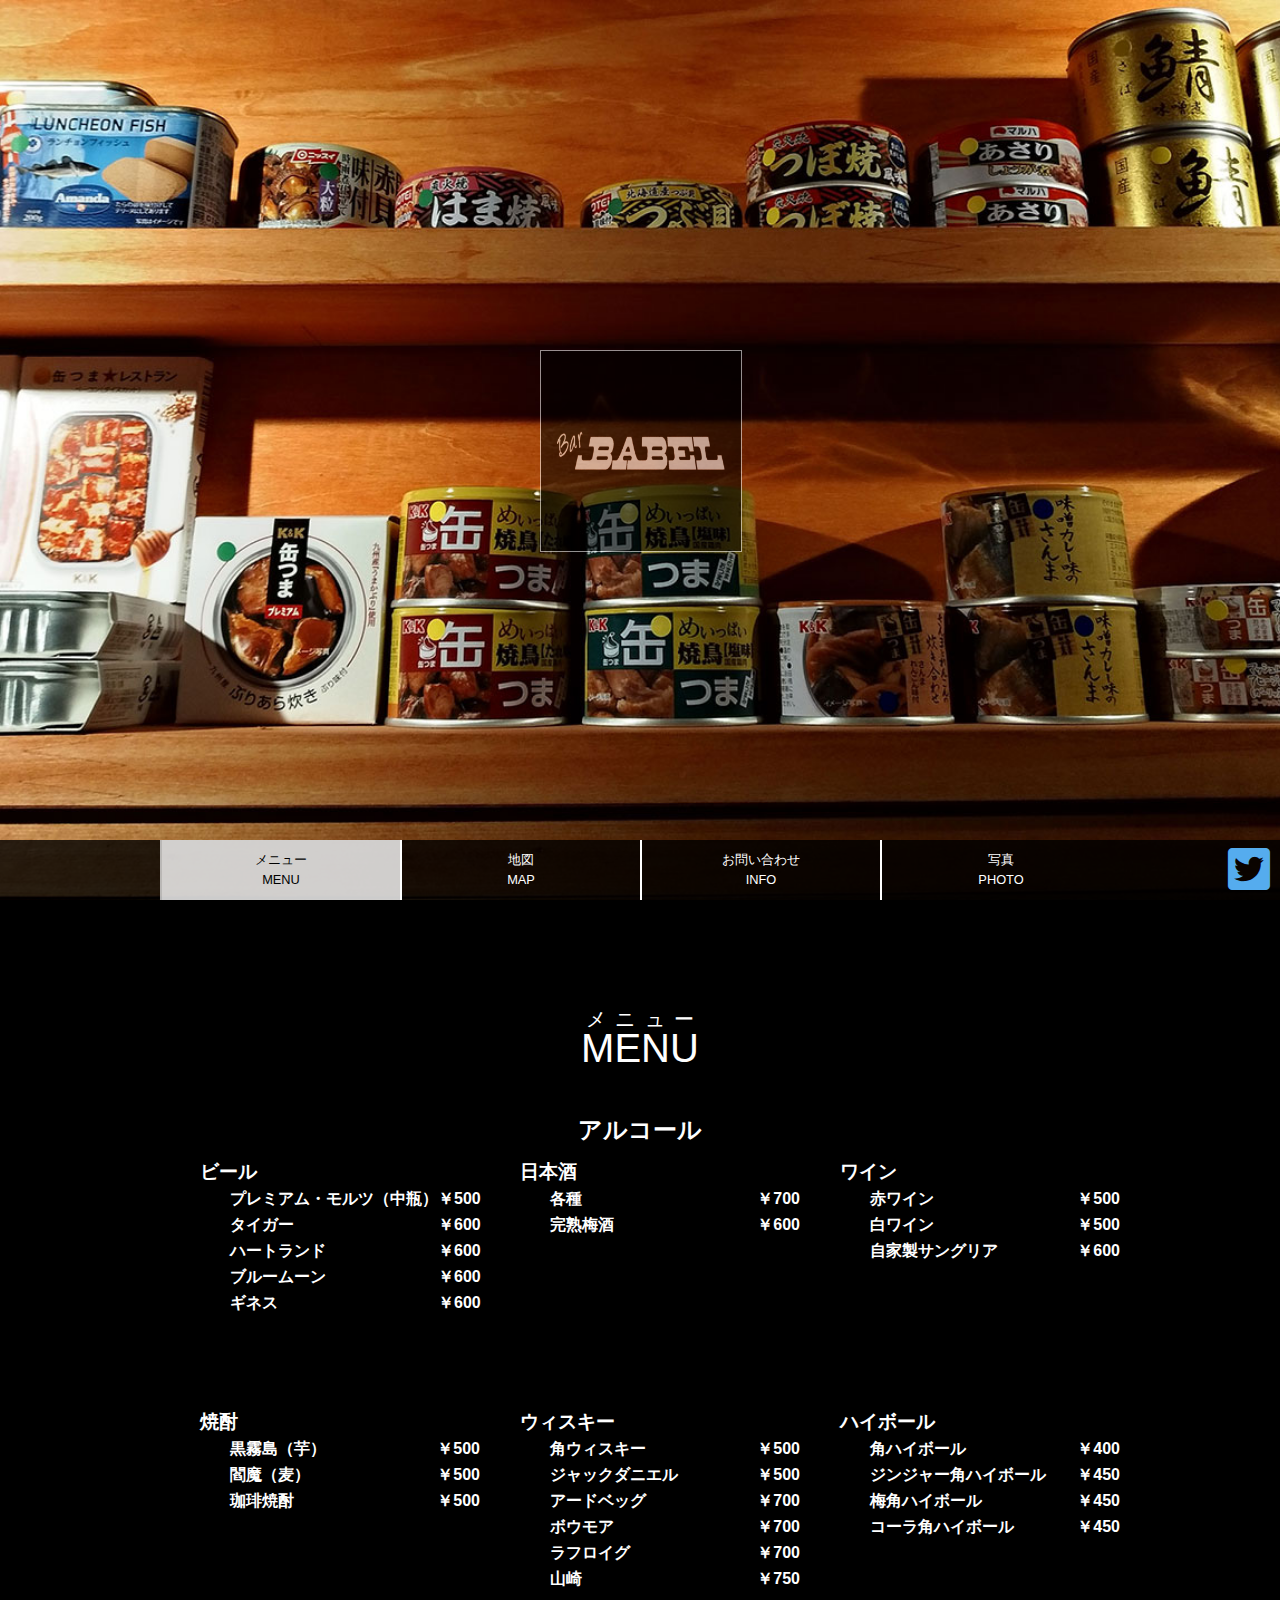
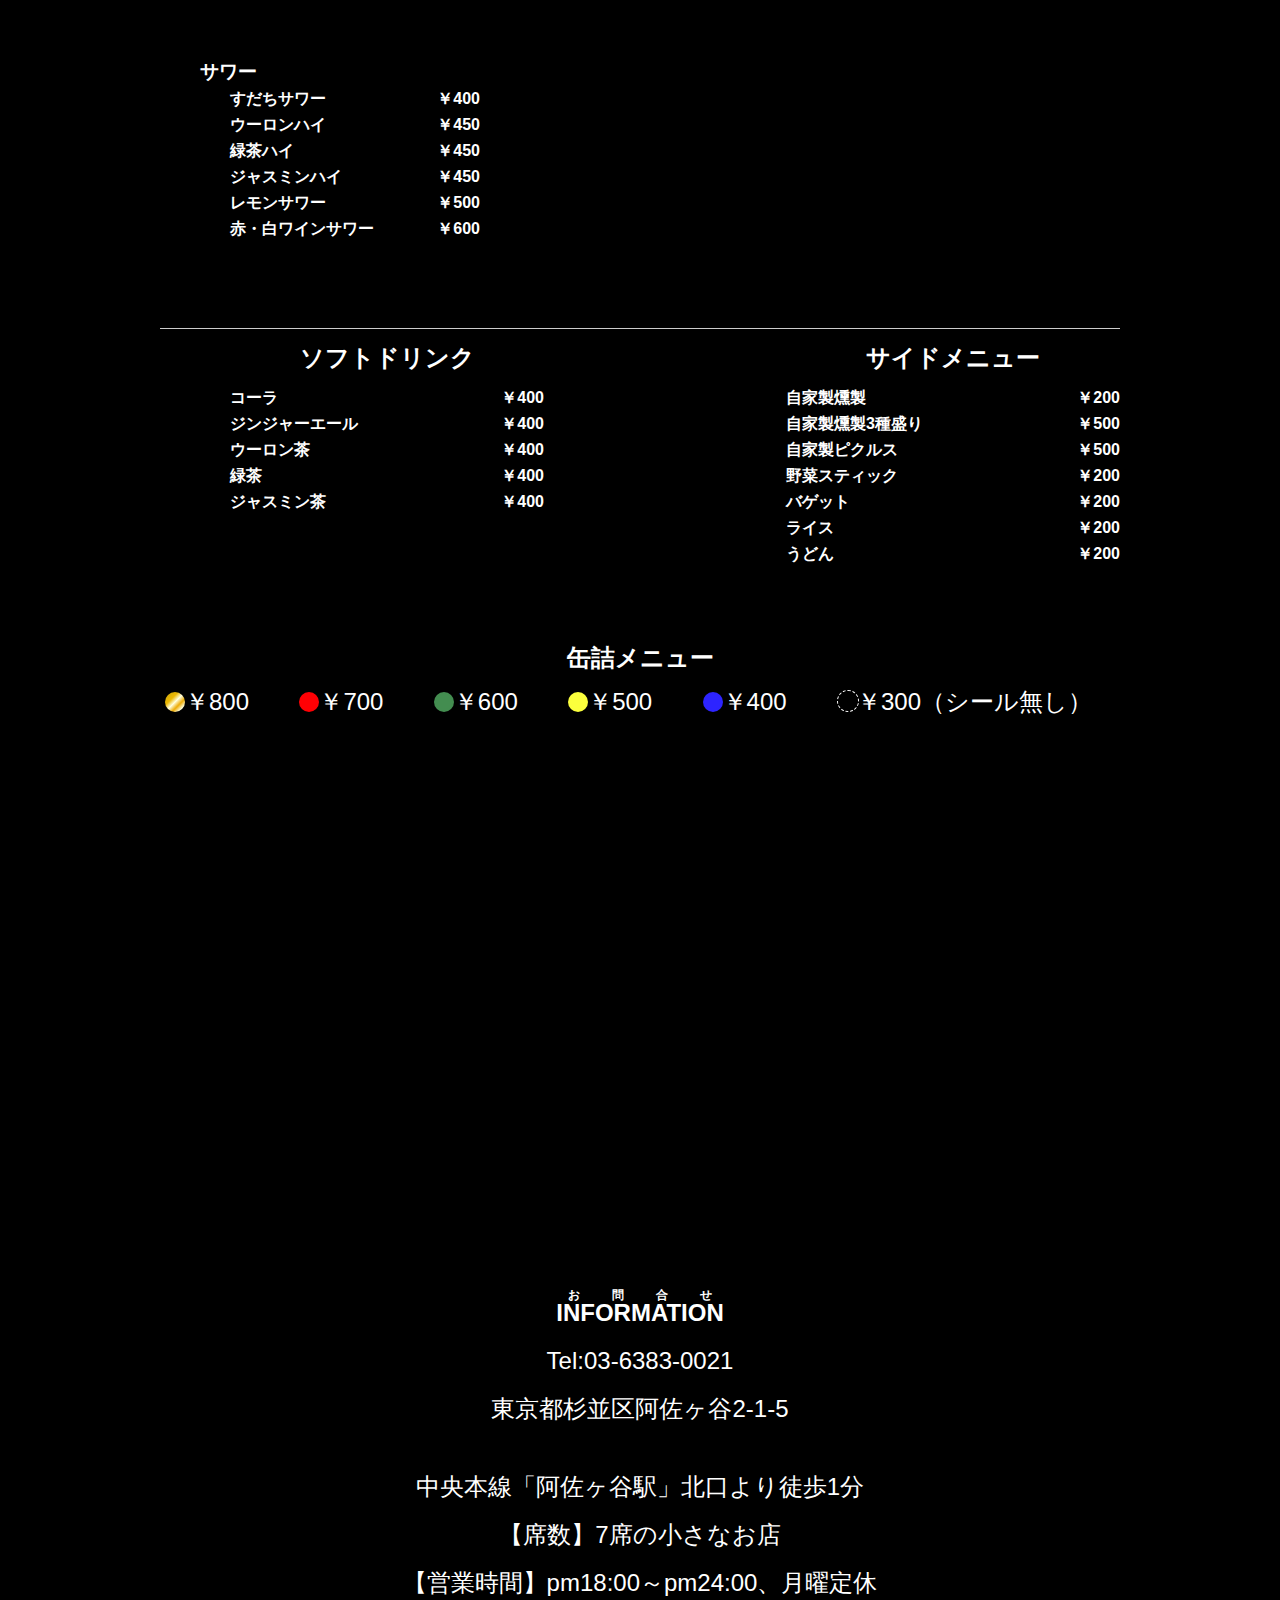
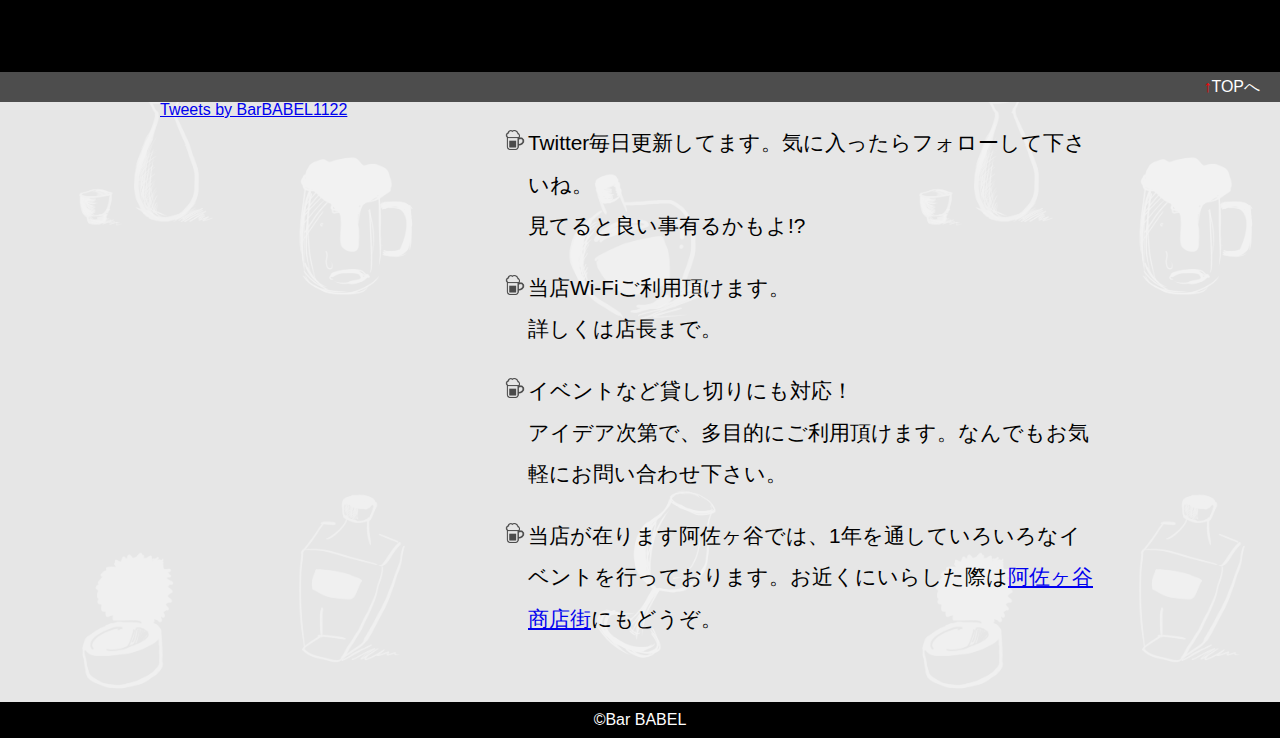
==== menu/menu.html @ 944cc8fc "On branch master" ====
<!doctype html>
<html lang="ja"><head>
<meta charset="utf-8">
<title>Bar BABEL 阿佐ヶ谷/メニューページ</title>
<link rel="stylesheet" type="text/css" href="../css/menustyle.css" media="all">
<link href="https://use.fontawesome.com/releases/v5.0.6/css/all.css" rel="stylesheet">
<meta name="description" content="阿佐ヶ谷駅北口を出て徒歩1分、黒い佇まいのお店。Bar BABELは「ちょっと、ひと休み。」をコンセプトにした缶詰バーです。" />
<meta name="keywords" content="Bar,BAR,バー,阿佐ヶ谷,バベル,babel,BABEL,Bar Babel,bar babel,asagaya,asagaya babel,阿佐ヶ谷バベル,阿佐ヶ谷バーバベル," />
<meta name="viewport" content="width=device-width">
<meta name="format-detection" content="telephone=no">
<script src="http://ajax.googleapis.com/ajax/libs/jquery/1.9.0/jquery.min.js"></script>
	
<!-- Global site tag (gtag.js) - Google Analytics -->
<script async src="https://www.googletagmanager.com/gtag/js?id=UA-118891856-1"></script>
<script>
  window.dataLayer = window.dataLayer || [];
  function gtag(){dataLayer.push(arguments);}
  gtag('js', new Date());

  gtag('config', 'UA-118891856-1');
</script>
<!--ここまで----------------------------------------->
	
</head>

<body>
<!--全体
=========================-->
<div class="wrap-all" id="top">
	
<!--====================
		ヘッダー
=====================-->
	<header>
		<div class="header-wrap">
			<!--<div class="header-top-text">
				<h1><span>B</span>AR <span>B</span>A<span>B</span>EL</h1>
			</div>-->
			<h1><a href="../index.html" title="トップページへ"><div class="header-top-img"></div></a></h1>

			<div class="nav">
				<!--ロゴマークA案-->
				<!--<a href="#top"><div class="go-top"><span>B</span>AR<br><span>B</span>A<span>B</span>EL</div></a>-->
				
				<!--ロゴマークＢ案-->
				<a href="../index.html" title="トップページへ"><div class="go-top"></div></a>
				<ul>
					<li><a href="#" class="here">メニュー<br>MENU</a></li>
					<li><a href="#empty" class="go-map">地図<br>MAP</a></li>
					<li><a href="#info">お問い合わせ<br>INFO</a></li>
					<li><a href="../photo/photo.html#main-top">写真<br>PHOTO</a></li>
				</ul>
				<a href="#twitter" title="Twitterへ"><i class="fab fa-twitter-square"></i></a>
			</div>
		</div>
	</header>


<!--====================
		メイン
=====================-->	
	<main id="main-top">
<!--メニュー
----------------------->
		<div class="menu"  id="menu">
			<div class="top-title"><ruby><rb>MENU</rb><rt>メニュー</rt></ruby></div>
			
			<div class="menu-wrap">
					<h2>アルコール</h2>
					
					<div class="sake" id="sake">
						
						<div class="beer">
							<h3>ビール</h3>
							<table>
								<tr>
									<th>プレミアム・モルツ（中瓶）</th>
									<th>￥500</th>
								</tr>
								<tr>
									<th>タイガー</th>
									<th>￥600</th>
								</tr>
								<tr>
									<th>ハートランド</th>
									<th>￥600</th>
								</tr>
								<tr>
									<th>ブルームーン</th>
									<th>￥600</th>
								</tr>
								<tr>
									<th>ギネス</th>
									<th>￥600</th>
								</tr>
							</table>
						</div><!--/beer-menu-->
						
						<div class="nihonsyu">
							<h3>日本酒</h3>
							<table>
								<tr>
									<th>各種</th>
									<th>￥700</th>
								</tr>
								<tr>
									<th>完熟梅酒</th>
									<th>￥600</th>
								</tr>
							</table>
						</div><!--/nihonsyu-->
						
						<div class="wine">
							<h3>ワイン</h3>
							<table>
								<tr>
									<th>赤ワイン</th>
									<th>￥500</th>
								</tr>
								<tr>
									<th>白ワイン</th>
									<th>￥500</th>
								</tr>
								<tr>
									<th>自家製サングリア</th>
									<th>￥600</th>
								</tr>
							</table>
						</div><!--/wine-->
						
						<div class="shoutyu">
							<h3>焼酎</h3>
							<table>
								<tr>
									<th>黒霧島（芋）</th>
									<th>￥500</th>
								</tr>
								<tr>
									<th>閻魔（麦）</th>
									<th>￥500</th>
								</tr>
								<tr>
									<th>珈琲焼酎</th>
									<th>￥500</th>
								</tr>
							</table>
						</div><!--/shoutyu-->
						
						<div class="whiskey">
							<h3>ウィスキー</h3>
							<table>
								<tr>
									<th>角ウィスキー</th>
									<th>￥500</th>
								</tr>
								<tr>
									<th>ジャックダニエル</th>
									<th>￥500</th>
								</tr>
								<tr>
									<th>アードベッグ</th>
									<th>￥700</th>
								</tr>
								<tr>
									<th>ボウモア</th>
									<th>￥700</th>
								</tr>
								<tr>
									<th>ラフロイグ</th>
									<th>￥700</th>
								</tr>
								<tr>
									<th>山崎</th>
									<th>￥750</th>
								</tr>
							</table>
						</div><!--whiskey-->
						
						<div class="highball">
							<h3>ハイボール</h3>
							<table>
								<tr>
									<th>角ハイボール</th>
									<th>￥400</th>
								</tr>
								<tr>
									<th>ジンジャー角ハイボール</th>
									<th>￥450</th>
								</tr>
								<tr>
									<th>梅角ハイボール</th>
									<th>￥450</th>
								</tr>
								<tr>
									<th>コーラ角ハイボール</th>
									<th>￥450</th>
								</tr>
							</table>
						</div><!--highball-->
						
						<div class="sawar">
							<h3>サワー</h3>
							<table>
								<tr>
									<th>すだちサワー</th>
									<th>￥400</th>
								</tr>
								<tr>
									<th>ウーロンハイ</th>
									<th>￥450</th>
								</tr>
								<tr>
									<th>緑茶ハイ</th>
									<th>￥450</th>
								</tr>
								<tr>
									<th>ジャスミンハイ</th>
									<th>￥450</th>
								</tr>
								<tr>
									<th>レモンサワー</th>
									<th>￥500</th>
								</tr>
								<tr>
									<th>赤・白ワインサワー</th>
									<th>￥600</th>
								</tr>
							</table>
						</div><!--/sawar-->
					</div><!--sake-->
				<hr>
				
				<div class="menu-bottom-wrap">
					<div class="softdrink-wrap" id="soft">
						<h2>ソフトドリンク</h2>
						<div class="softdrink">
							<table>
								<tr>
									<th>コーラ</th>
									<th>￥400</th>
								</tr>
								<tr>
									<th>ジンジャーエール</th>
									<th>￥400</th>
								</tr>
								<tr>
									<th>ウーロン茶</th>
									<th>￥400</th>
								</tr>
								<tr>
									<th>緑茶</th>
									<th>￥400</th>
								</tr>
								<tr>
									<th>ジャスミン茶</th>
									<th>￥400</th>
								</tr>
							</table>
						</div>
					</div>
					
					<div class="sidemenu-wrap" id="side">
						<h2>サイドメニュー</h2>
						<div class="sidemenu">
							<table>
								<tr>
									<th>自家製燻製</th>
									<th>￥200</th>
								</tr>
								<tr>
									<th>自家製燻製3種盛り</th>
									<th>￥500</th>
								</tr>
								<tr>
									<th>自家製ピクルス</th>
									<th>￥500</th>
								</tr>
								<tr>
									<th>野菜スティック</th>
									<th>￥200</th>
								</tr>
								<tr>
									<th>バゲット</th>
									<th>￥200</th>
								</tr>
								<tr>
									<th>ライス</th>
									<th>￥200</th>
								</tr>
								<tr>
									<th>うどん</th>
									<th>￥200</th>
								</tr>
							</table>
						</div><!--sidemenu-->
					</div>
					
					<div class="kandume-wrap" id="kan">
						<h2>缶詰メニュー</h2>
						<div class="kandume">
							<ul>
							<li class="kandume1">￥800</li>
							<li class="kandume2">￥700</li>
							<li class="kandume3">￥600</li>
							<li class="kandume4">￥500</li>
							<li class="kandume5">￥400</li>
							<li class="kandume6">￥300（シール無し）</li>
							</ul>
						</div>
					</div>
					
				</div><!--menu-bottom-wrap-->
			</div><!--menu-wrap-->
		</div><!--menu-->
<!--地図
---------------------->
		<div id="map">
			<div id="empty"></div>
			<iframe src="https://www.google.com/maps/embed?pb=!1m18!1m12!1m3!1d3239.8529525185254!2d139.63313811443825!3d35.70523603626408!2m3!1f0!2f0!3f0!3m2!1i1024!2i768!4f13.1!3m3!1m2!1s0x6018f27670d2aac3%3A0x6a479a6da0ea0b39!2sBar+BABEL!5e0!3m2!1sja!2sjp!4v1524100321569" width="1920" height="600" frameborder="0" style="border:0" allowfullscreen></iframe>
		</div>
		
<!--お問合せ
---------------------->
		<div class="info" id="info">
			<h2><ruby><rb>INFORMATION</rb><rt>お問合せ</rt></ruby></h2>
				<section class="info-Inquiry"><!--問い合わせ-->
					<div class="tel"><a href="tel:0363830021">Tel:03-6383-0021</a></div>
					<p>東京都杉並区阿佐ヶ谷2-1-5</p>
				</section>
				<section class="info-description"><!--説明-->
					<p>中央本線「阿佐ヶ谷駅」北口より徒歩1分</p>
					<p>【席数】7席の小さなお店</p>
					<p>【営業時間】pm18:00～pm24:00、月曜定休</p>
				</section>
		</div>
	
	</main>

<!--=====================
		フッター
======================-->
	<footer>
		<div class="footer-mask">
			<div class="footer-top-big"><a href="#"><span>↑</span>TOPへ</a></div>
			<div class="footer-wrap">
<!--twitter
------------------------>
			<div class="tw" id="twitter">
				<a class="twitter-timeline" data-width="260" data-height="600" data-theme="dark" href="https://twitter.com/BarBABEL1122?ref_src=twsrc%5Etfw">Tweets by BarBABEL1122</a> <script async src="https://platform.twitter.com/widgets.js" charset="utf-8"></script>
			</div>
		
<!--右側テキスト
------------------------>
				<div class="footer-right-text">
					<div class="footer-top-small">
						<a href="#"><span>↑</span>TOPへ</a>
					</div>
					<!--コメントここから-->
					<div class="footer-text-first">
						<p>Twitter毎日更新してます。気に入ったらフォローして下さいね。<br>見てると良い事有るかもよ!?</p>
					</div>
					<div class="footer-text-second">
						<p>当店Wi-Fiご利用頂けます。<br>詳しくは店長まで。</p>
					</div>

					<div class="footer-text-last">
						<p>イベントなど貸し切りにも対応！<br>アイデア次第で、多目的にご利用頂けます。なんでもお気軽にお問い合わせ下さい。</p>
					</div>
						
					<div class="footer-text-asagaya">
						<p>当店が在ります阿佐ヶ谷では、1年を通していろいろなイベントを行っております。お近くにいらした際は<a href="http://www.asagaya.or.jp/">阿佐ヶ谷商店街</a>にもどうぞ。</p>
					</div>
					
				</div>
		

			</div>
		</div>
	</footer>
	<!--一番下のテキスト
------------------------>
				<div class="footer-bottom-text"><p>&copy;Bar BABEL</p></div>

<!--==========================================================-->
<!--スクリプト-->
	<script>
		$(function() {
			var nav = $('.nav');
			var gotop = $('.nav span');
			//navの位置    
			var navTop = nav.offset().top;
			$('.go-top').hide();
			//スクロールするたびに実行
			$(window).scroll(function () {
				var winTop = $(this).scrollTop();
				//スクロール位置がnavの位置より下だったらクラスfixedを追加
				if (winTop >= navTop) {
					nav.addClass('fixed')
					$('.go-top').show();
					
				} else if (winTop <= navTop) {
					nav.removeClass('fixed')
					$('.go-top').hide();
					
				}
				
    		});
			
			/*$(".header-top-text").fadeIn(1500);//トップロゴ表示*/
			$(".header-top-img").fadeIn(1500);//トップ画像表示
			
			/*トップへを押すとゆっくりスクロールでトップへ*/
			var topgo = $('.footer-top-small a,.footer-top-big a');
			$(topgo).click(function(){
				$('body,html').animate({scrollTop: 0}, 1000);
				return false;
			});
			
			$(window).on('load resize', function(){
				var w = $(window).width();
				var x = 959;
				if (w < x) {
					//画面サイズが959px未満のときの処理
					$('.go-map').attr('href','#map');
				} 
				else {
					//それ以外のときの処理
					$('.go-map').attr('href','#empty');
				}
			});
		});
	</script>

</div><!--wrap-all-->
</body>
</html>
---- css/menustyle.css ----
@charset "UTF-8";
/* CSS Document */
/*=============================
			全体・共通
=============================*/
@import url("HTML5 Reset Stylesheet.css");
body {
  background-color: #000;
  margin: 0;
  overflow-x: hidden;
  font-family: 'ヒラギノ角ゴ Pro W3', 'Hiragino Kaku Gothic Pro', 'メイリオ', Meiryo, 'ＭＳ Ｐゴシック', sans-serif;
}

img {
  max-width: 100%;
  max-height: 100%;
  vertical-align: bottom;
}

h2 {
  text-align: center;
  margin-bottom: 30px;
  font-size: 1.5em;
}

h3 {
  margin-bottom: 10px;
  margin-left: -30px;
  font-size: 1.2em;
}

/*==============================
			ヘッダー
==============================*/
.header-wrap {
  width: 100%;
  height: 100vh;
  background: url(../img/top/top.jpg) no-repeat;
  background-size: cover;
  background-position: left;
  position: relative;
}

/*四角とタイトル
-----------------------------*/
.header-top-img {
  background: url(../img/top/top-title.png) no-repeat;
  background-size: cover;
  width: 150px;
  height: 150px;
  border: #fff solid 1px;
  position: absolute;
  top: 50%;
  left: 50%;
  margin-left: -75px;
  margin-top: -75px;
  display: none;
}
@media screen and (min-width: 960px) {
  .header-top-img {
    width: 200px;
    height: 200px;
    margin-left: -100px;
    margin-top: -100px;
  }
}

/*ナビ
----------------------------*/
.nav {
  position: fixed;
  bottom: 0;
  left: 0;
  z-index: 2;
  width: 100%;
  background-color: rgba(0, 0, 0, 0.8);
}
.nav ul {
  overflow: hidden;
  padding: 0;
  margin-top: 0;
  margin-bottom: 0;
}
.nav li {
  list-style: none;
  float: left;
  width: 25%;
  border-left: 2px #fff solid;
  box-sizing: border-box;
}
.nav li:first-child {
  border-left: 2px solid rgba(225, 225, 225, 0.8);
}
.nav li a {
  text-decoration: none;
  display: block;
  height: calc(60px - 20px);
  padding: 10px 0;
  color: #fff;
  font-size: 80%;
  text-align: center;
  line-height: 20px;
}
.nav li a:hover {
  color: #000;
  background-color: rgba(255, 255, 255, 0.8);
}
.nav li .here {
  background-color: rgba(255, 255, 255, 0.8);
  color: #000;
}

/*ナビゲーション内のTwitterロゴ消去*/
@media screen and (max-width: 959px) {
  .nav a {
    display: none;
  }
}
/*---------ここまで--------------*/
@media screen and (min-width: 960px) {
  .header-wrap {
    width: 100%;
    height: 100vh;
    background-position: center;
    position: relative;
  }

  .nav {
    position: absolute;
    bottom: 0;
    left: 0;
    /*twitterロゴ*/
  }
  .nav ul {
    width: 960px;
    margin: 0 auto;
  }
  .nav a {
    padding: 0;
  }
  .nav .fab {
    font-size: 3em;
    color: #55ACEE;
    position: absolute;
    right: 10px;
    top: 5px;
  }
  .nav .fab:hover {
    opacity: .7;
  }

  .fixed {
    position: fixed;
    top: 0;
    left: 0;
    z-index: 2;
    bottom: initial;
    width: 100%;
    background-color: rgba(0, 0, 0, 0.8);
  }

  .go-top {
    background: url(../img/top/top-title.png) no-repeat;
    background-size: cover;
    width: 41px;
    height: 41px;
    border: #fff solid 1px;
    border-radius: 5px;
    position: absolute;
    top: 8px;
    right: 65px;
  }
  .go-top:hover {
    opacity: .7;
  }
}
/*==============================
			メイン
==============================*/
main {
  width: 100%;
  padding-top: 60px;
}

table {
  width: 100%;
}
table th {
  white-space: nowrap;
  width: 100%;
  padding-bottom: 10px;
}
table th:nth-child(2) {
  text-align: right;
}

/*メニュー
------------------------------*/
.menu {
  margin: 50px 0;
}
.menu .top-title {
  color: #fff;
  text-align: center;
  font-size: 2.5em;
  margin-bottom: 50px;
}

.menu-wrap {
  color: #fff;
  width: 350px;
  margin: 0 auto;
}
.menu-wrap tr > th {
  text-align: left;
}
.menu-wrap h2 {
  margin-bottom: 20px;
}
@media screen and (min-width: 960px) {
  .menu-wrap {
    width: 960px;
  }
}

/*アルコール
---------------------------------------*/
.sake {
  width: 260px;
  margin: 0 auto;
}
@media screen and (min-width: 960px) {
  .sake {
    width: initial;
    overflow: hidden;
  }
}

.beer, .nihonsyu, .wine, .shoutyu, .whiskey, .highball, .sawar {
  width: 260px;
  margin: 0 auto 50px auto;
}
@media screen and (min-width: 960px) {
  .beer, .nihonsyu, .wine, .shoutyu, .whiskey, .highball, .sawar {
    width: 250px;
    float: left;
    height: 200px;
    margin-left: 70px;
  }
}

/*メニュー下囲み
------------------------------------------*/
.menu-bottom-wrap {
  width: 260px;
  margin: 0 auto;
  overflow: hidden;
}
@media screen and (min-width: 960px) {
  .menu-bottom-wrap {
    width: 100%;
  }
}

/*ソフトドリンク
------------------------------------------*/
.softdrink-wrap {
  margin-bottom: 50px;
}
@media screen and (min-width: 960px) {
  .softdrink-wrap {
    width: calc(40% - 70px);
    height: 250px;
    float: left;
    margin-left: 70px;
  }
}

.softdrink {
  width: 100%;
}

/*サイドメニュー
-------------------------------*/
.sidemenu-wrap {
  margin-bottom: 50px;
}
@media screen and (min-width: 960px) {
  .sidemenu-wrap {
    width: calc(40% - 50px);
    height: 250px;
    float: right;
    margin-left: 50px;
  }
}
.sidemenu-wrap .sidemenu {
  width: 100%;
}

/*缶詰
------------------------------------------*/
.kandume-wrap {
  width: 100%;
}
@media screen and (min-width: 960px) {
  .kandume-wrap {
    clear: both;
    margin-bottom: 50px;
  }
}

.kandume {
  width: 100%;
  overflow: hidden;
  margin-bottom: 50px;
}
.kandume li {
  list-style: none;
}
@media screen and (min-width: 960px) {
  .kandume {
    width: 100%;
    margin: 0 auto;
    font-size: 1.5em;
  }
}
.kandume .kandume1 {
  position: relative;
  float: left;
  width: calc(30% - 20px);
  margin-left: 20px;
  margin-bottom: 10px;
}
.kandume .kandume1::before {
  content: "";
  width: 12px;
  height: 12px;
  border-radius: 50%;
  position: absolute;
  bottom: 2px;
  left: -20px;
  background: linear-gradient(to top left, #F7DE05, #ffffe0, #EDAC06, #ffffe0, #ECB802, #DAAF08, #B67B03);
}
@media screen and (min-width: 960px) {
  .kandume .kandume1 {
    position: relative;
    float: left;
    width: calc(14% - 25px);
    white-space: nowrap;
    margin-left: 25px;
    margin-bottom: 10px;
  }
  .kandume .kandume1::before {
    content: "";
    width: 20px;
    height: 20px;
    border-radius: 50%;
    position: absolute;
    bottom: 2px;
    left: -20px;
  }
}
.kandume .kandume2 {
  position: relative;
  float: left;
  width: calc(30% - 20px);
  margin-left: 20px;
  margin-bottom: 10px;
}
.kandume .kandume2::before {
  content: "";
  width: 12px;
  height: 12px;
  border-radius: 50%;
  position: absolute;
  bottom: 2px;
  left: -20px;
  background-color: #FF0004;
}
@media screen and (min-width: 960px) {
  .kandume .kandume2 {
    position: relative;
    float: left;
    width: calc(14% - 25px);
    white-space: nowrap;
    margin-left: 25px;
    margin-bottom: 10px;
  }
  .kandume .kandume2::before {
    content: "";
    width: 20px;
    height: 20px;
    border-radius: 50%;
    position: absolute;
    bottom: 2px;
    left: -20px;
  }
}
.kandume .kandume3 {
  position: relative;
  float: left;
  width: calc(30% - 20px);
  margin-left: 20px;
  margin-bottom: 10px;
}
.kandume .kandume3::before {
  content: "";
  width: 12px;
  height: 12px;
  border-radius: 50%;
  position: absolute;
  bottom: 2px;
  left: -20px;
  background-color: #438D50;
}
@media screen and (min-width: 960px) {
  .kandume .kandume3 {
    position: relative;
    float: left;
    width: calc(14% - 25px);
    white-space: nowrap;
    margin-left: 25px;
    margin-bottom: 10px;
  }
  .kandume .kandume3::before {
    content: "";
    width: 20px;
    height: 20px;
    border-radius: 50%;
    position: absolute;
    bottom: 2px;
    left: -20px;
  }
}
.kandume .kandume4 {
  position: relative;
  float: left;
  width: calc(30% - 20px);
  margin-left: 20px;
  margin-bottom: 10px;
}
.kandume .kandume4::before {
  content: "";
  width: 12px;
  height: 12px;
  border-radius: 50%;
  position: absolute;
  bottom: 2px;
  left: -20px;
  background-color: #FBFF3C;
}
@media screen and (min-width: 960px) {
  .kandume .kandume4 {
    position: relative;
    float: left;
    width: calc(14% - 25px);
    white-space: nowrap;
    margin-left: 25px;
    margin-bottom: 10px;
  }
  .kandume .kandume4::before {
    content: "";
    width: 20px;
    height: 20px;
    border-radius: 50%;
    position: absolute;
    bottom: 2px;
    left: -20px;
  }
}
.kandume .kandume5 {
  position: relative;
  float: left;
  width: calc(30% - 20px);
  margin-left: 20px;
  margin-bottom: 10px;
}
.kandume .kandume5::before {
  content: "";
  width: 12px;
  height: 12px;
  border-radius: 50%;
  position: absolute;
  bottom: 2px;
  left: -20px;
  background-color: #2D24FF;
}
@media screen and (min-width: 960px) {
  .kandume .kandume5 {
    position: relative;
    float: left;
    width: calc(14% - 25px);
    white-space: nowrap;
    margin-left: 25px;
    margin-bottom: 10px;
  }
  .kandume .kandume5::before {
    content: "";
    width: 20px;
    height: 20px;
    border-radius: 50%;
    position: absolute;
    bottom: 2px;
    left: -20px;
  }
}
.kandume .kandume6 {
  position: relative;
  float: left;
  width: calc(30% - 20px);
  margin-left: 20px;
  margin-bottom: 10px;
  width: 170px;
}
.kandume .kandume6::before {
  content: "";
  width: 12px;
  height: 12px;
  border-radius: 50%;
  position: absolute;
  bottom: 2px;
  left: -20px;
  border: #fff dashed 1px;
}
@media screen and (min-width: 960px) {
  .kandume .kandume6 {
    position: relative;
    float: left;
    width: calc(14% - 25px);
    white-space: nowrap;
    margin-left: 25px;
    margin-bottom: 10px;
    width: 250px;
  }
  .kandume .kandume6::before {
    content: "";
    width: 20px;
    height: 20px;
    border-radius: 50%;
    position: absolute;
    bottom: 2px;
    left: -20px;
  }
}

/*地図
------------------------------*/
#map {
  position: relative;
}
#map #empty {
  position: absolute;
  top: -60px;
  left: 0;
}

iframe {
  width: 100vw;
  height: 400px;
  vertical-align: bottom;
}

/*お問合せ
------------------------------*/
.info {
  padding: 30px 0;
  line-height: 2;
}
.info h2 {
  color: #fff;
  text-align: center;
  margin: 0;
}
.info .info-Inquiry {
  margin-bottom: 30px;
}
.info p {
  color: #fff;
  text-align: center;
}

.tel a {
  display: block;
  text-align: center;
  text-decoration: none;
  color: #fff;
  font-size: 1.2em;
}

@media screen and (min-width: 960px) {
  .info {
    padding: 65px 0;
  }
  .info p {
    font-size: 1.5em;
  }

  .tel a {
    font-size: 1.5em;
  }
}
/*=============================
			フッター
=============================*/
footer {
  width: 100%;
  background: url(../img/top/footer.png);
  background-size: contain;
  background-position: center;
}

.footer-wrap {
  width: 100%;
  margin-bottom: 20px;
}

/*フッター左カラム*/
.tw {
  width: 260px;
  height: 600px;
  padding-bottom: 50px;
  margin: 0 auto;
}

/*フッター右カラム*/
.footer-right-text {
  width: 300px;
  margin: 0 auto;
  background-color: rgba(255, 255, 255, 0.9);
  border-radius: 0 0 5px 5px;
  padding-bottom: 20px;
}
.footer-right-text .footer-top-small {
  width: 100%;
  padding: 10px 0;
  text-align: right;
  background-color: #4d4d4d;
}
.footer-right-text .footer-top-small a {
  text-decoration: none;
  color: #fff;
  padding: 0 10px;
}
.footer-right-text .footer-top-small span {
  color: #FF0004;
}
.footer-right-text .footer-text-first, .footer-right-text .footer-text-second, .footer-right-text .footer-text-last, .footer-right-text .footer-text-asagaya {
  color: #000;
  margin: 20px 20px 20px 30px;
  position: relative;
  line-height: 2;
}
.footer-right-text .footer-text-first p::before, .footer-right-text .footer-text-second p::before, .footer-right-text .footer-text-last p::before, .footer-right-text .footer-text-asagaya p::before {
  content: "";
  display: block;
  position: absolute;
  top: 3px;
  left: -23px;
  background-image: url(../img/icon/beer.png);
  background-size: cover;
  width: 20px;
  height: 20px;
}

/*著作マークの所*/
.footer-bottom-text {
  width: 100%;
  padding: 10px 0;
  text-align: center;
  color: #fff;
  margin-bottom: 100px;
}

@media screen and (min-width: 960px) {
  .footer-mask {
    width: 100%;
    height: 100%;
    background-color: rgba(255, 255, 255, 0.9);
  }
  .footer-mask .footer-top-big {
    width: 100%;
    height: 30px;
    background-color: #4d4d4d;
    text-align: right;
    line-height: 30px;
  }
  .footer-mask .footer-top-big a {
    color: #fff;
    text-decoration: none;
    padding: 0 20px;
  }
  .footer-mask .footer-top-big span {
    color: #FF0004;
  }

  .footer-wrap {
    width: 960px;
    margin: 0 auto;
    overflow: hidden;
    /*左カラム*/
    /*右カラム*/
  }
  .footer-wrap .tw {
    width: 30%;
    height: 400px;
    padding-bottom: 0;
    float: left;
  }
}
@media screen and (min-width: 960px) and (min-width: 960px) {
  .footer-wrap .tw {
    height: 600px;
  }
}
@media screen and (min-width: 960px) {
  .footer-wrap #twitter-widget-0 {
    width: 100% !important;
    height: 100% !important;
  }
  .footer-wrap .footer-right-text {
    float: left;
    background-color: initial;
    padding-bottom: initial;
    width: calc(70% - 50px);
    height: 400px;
    margin-left: 50px;
    position: relative;
  }
  .footer-wrap .footer-right-text .footer-top-small {
    display: none;
  }
  .footer-wrap .footer-right-text .footer-text-first, .footer-wrap .footer-right-text .footer-text-second, .footer-wrap .footer-right-text .footer-text-last, .footer-wrap .footer-right-text .footer-text-asagaya {
    font-size: 1.3em;
  }
  .footer-wrap .footer-right-text .footer-text-first p::before, .footer-wrap .footer-right-text .footer-text-second p::before, .footer-wrap .footer-right-text .footer-text-last p::before, .footer-wrap .footer-right-text .footer-text-asagaya p::before {
    top: 0px;
  }
}
@media screen and (min-width: 960px) and (min-width: 960px) {
  .footer-wrap .footer-right-text .footer-text-first p::before, .footer-wrap .footer-right-text .footer-text-second p::before, .footer-wrap .footer-right-text .footer-text-last p::before, .footer-wrap .footer-right-text .footer-text-asagaya p::before {
    top: 8px;
  }
}
@media screen and (min-width: 960px) and (min-width: 960px) {
  .footer-wrap .footer-right-text {
    height: initial;
    padding-top: 0px;
  }
}

@media screen and (min-width: 960px) {
  .footer-bottom-text {
    width: 100%;
    background-color: #000;
    margin-bottom: initial;
  }
}
@media screen and (max-width: 959px) {
  .footer-top-big {
    display: none;
  }
}
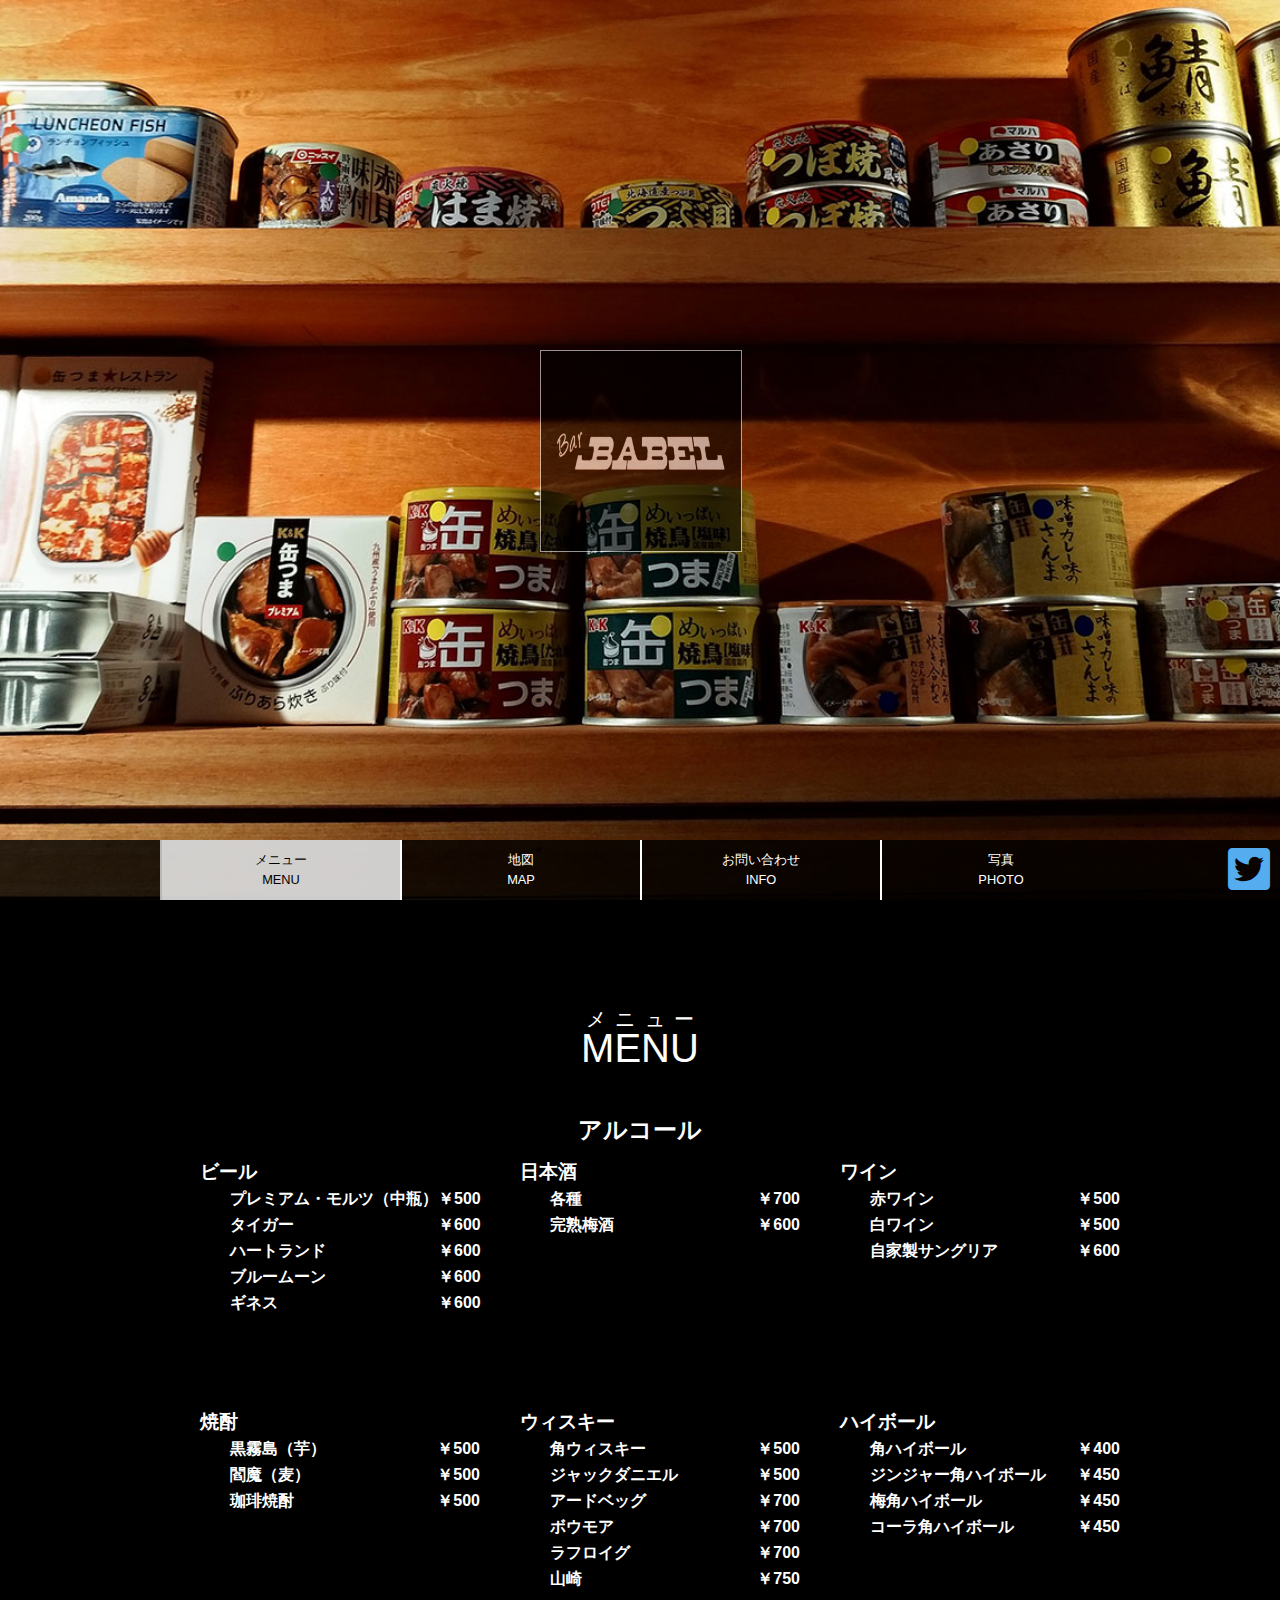
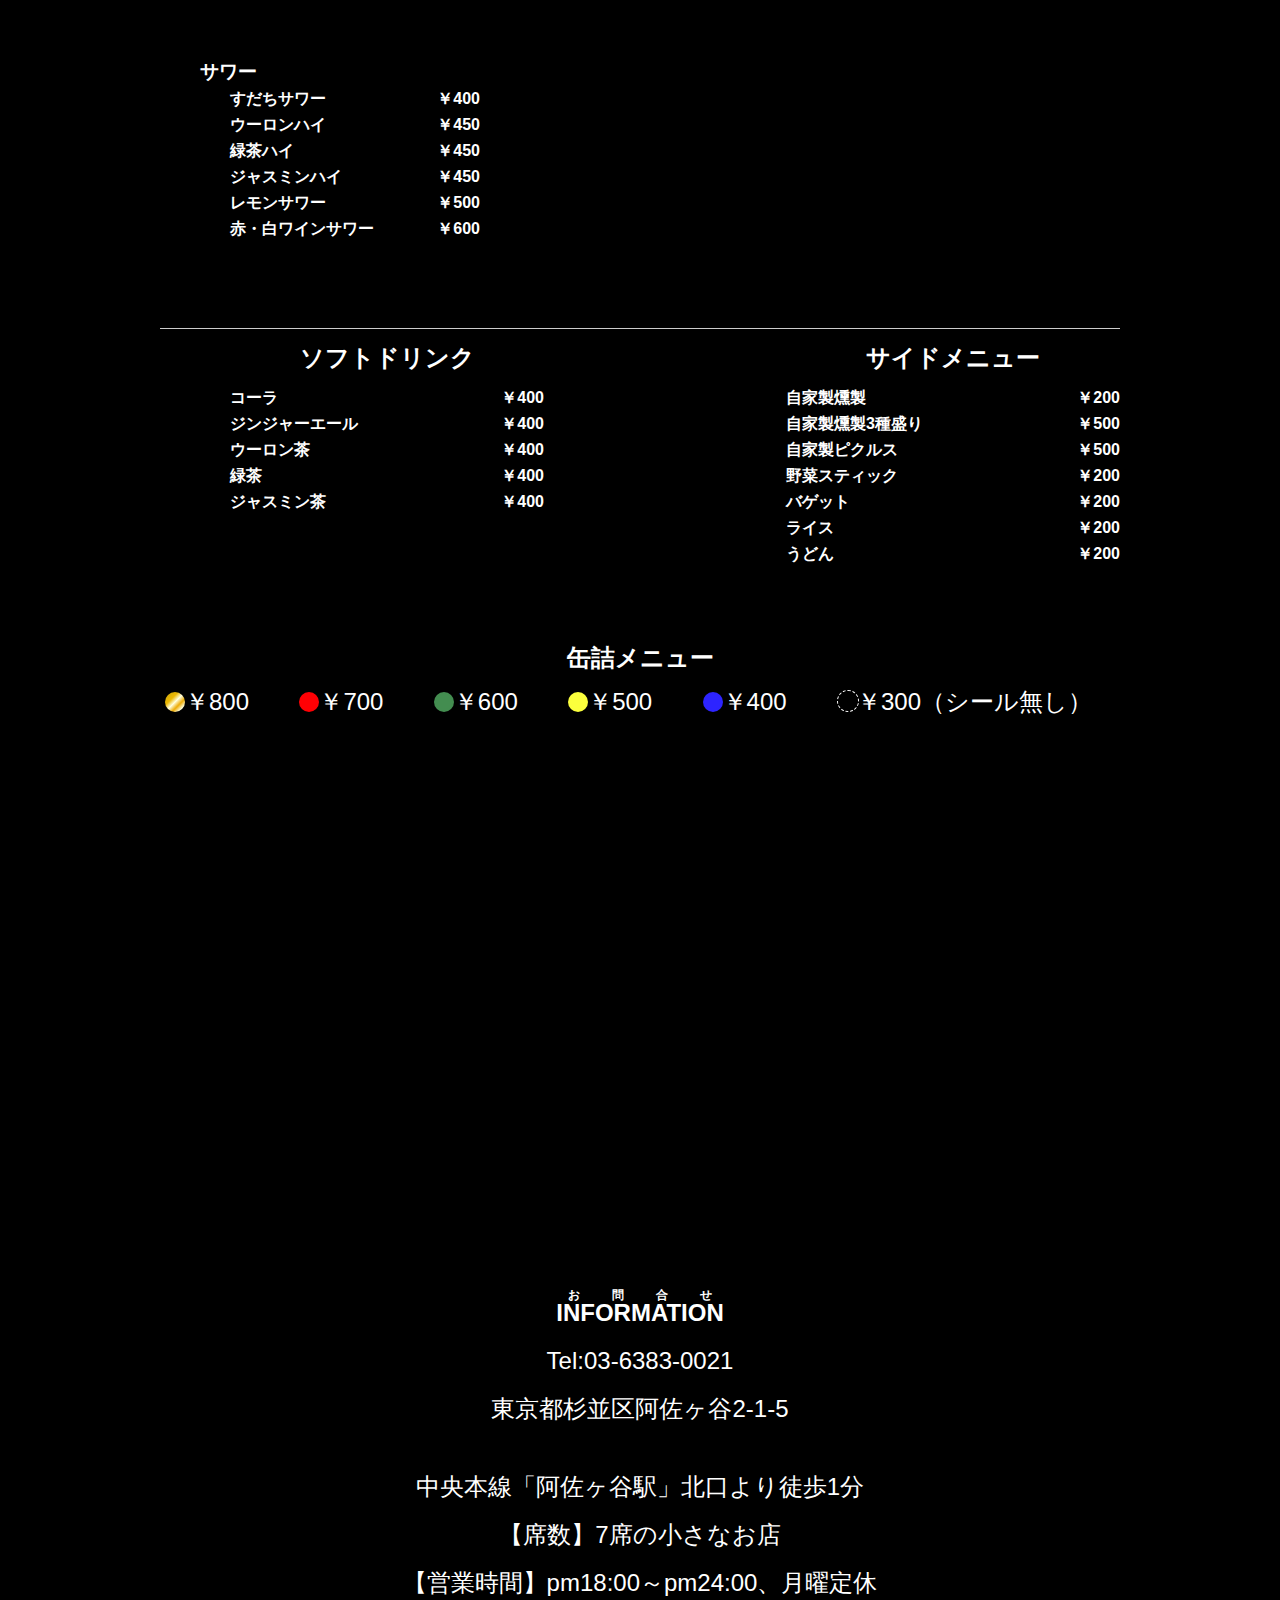
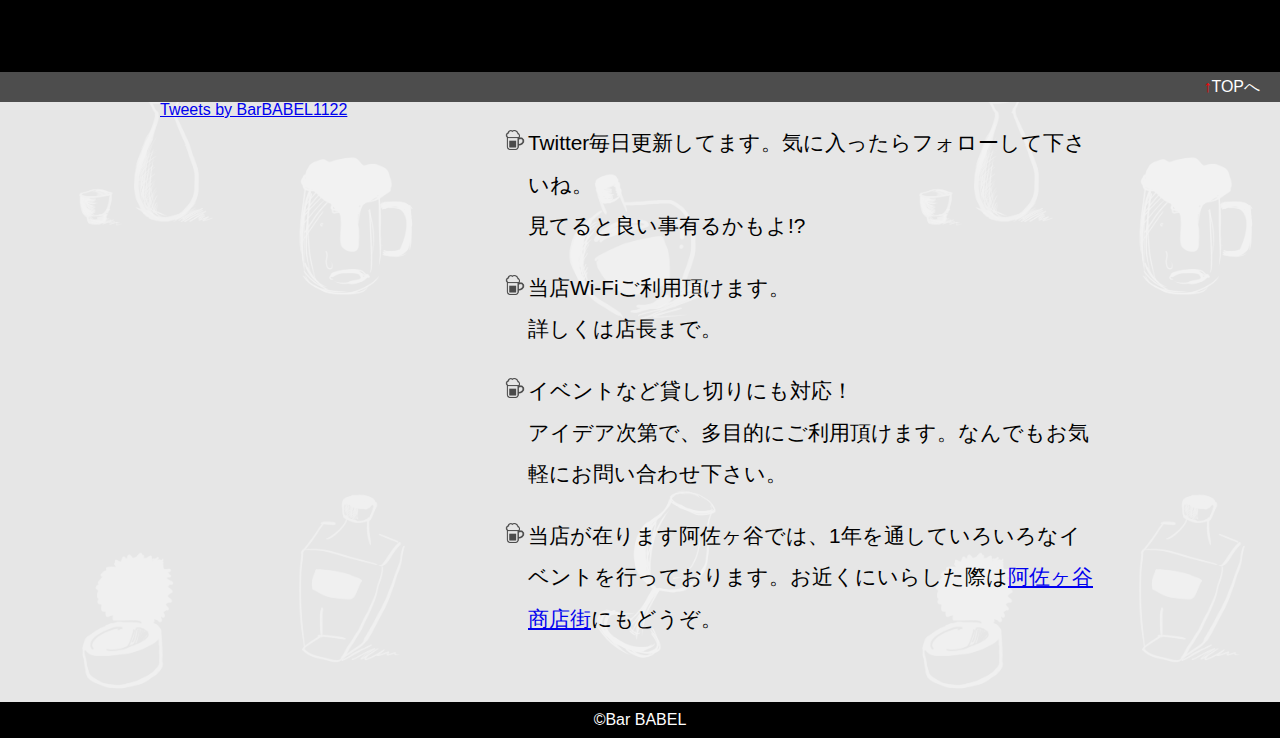
==== commit 81201b24: "Changes to be committed:" ====
--- a/menu/menu.html
+++ b/menu/menu.html
@@ -9,18 +9,7 @@
 <meta name="viewport" content="width=device-width">
 <meta name="format-detection" content="telephone=no">
 <script src="http://ajax.googleapis.com/ajax/libs/jquery/1.9.0/jquery.min.js"></script>
-	
-<!-- Global site tag (gtag.js) - Google Analytics -->
-<script async src="https://www.googletagmanager.com/gtag/js?id=UA-118891856-1"></script>
-<script>
-  window.dataLayer = window.dataLayer || [];
-  function gtag(){dataLayer.push(arguments);}
-  gtag('js', new Date());
-
-  gtag('config', 'UA-118891856-1');
-</script>
-<!--ここまで----------------------------------------->
-	
+
 </head>
 
 <body>
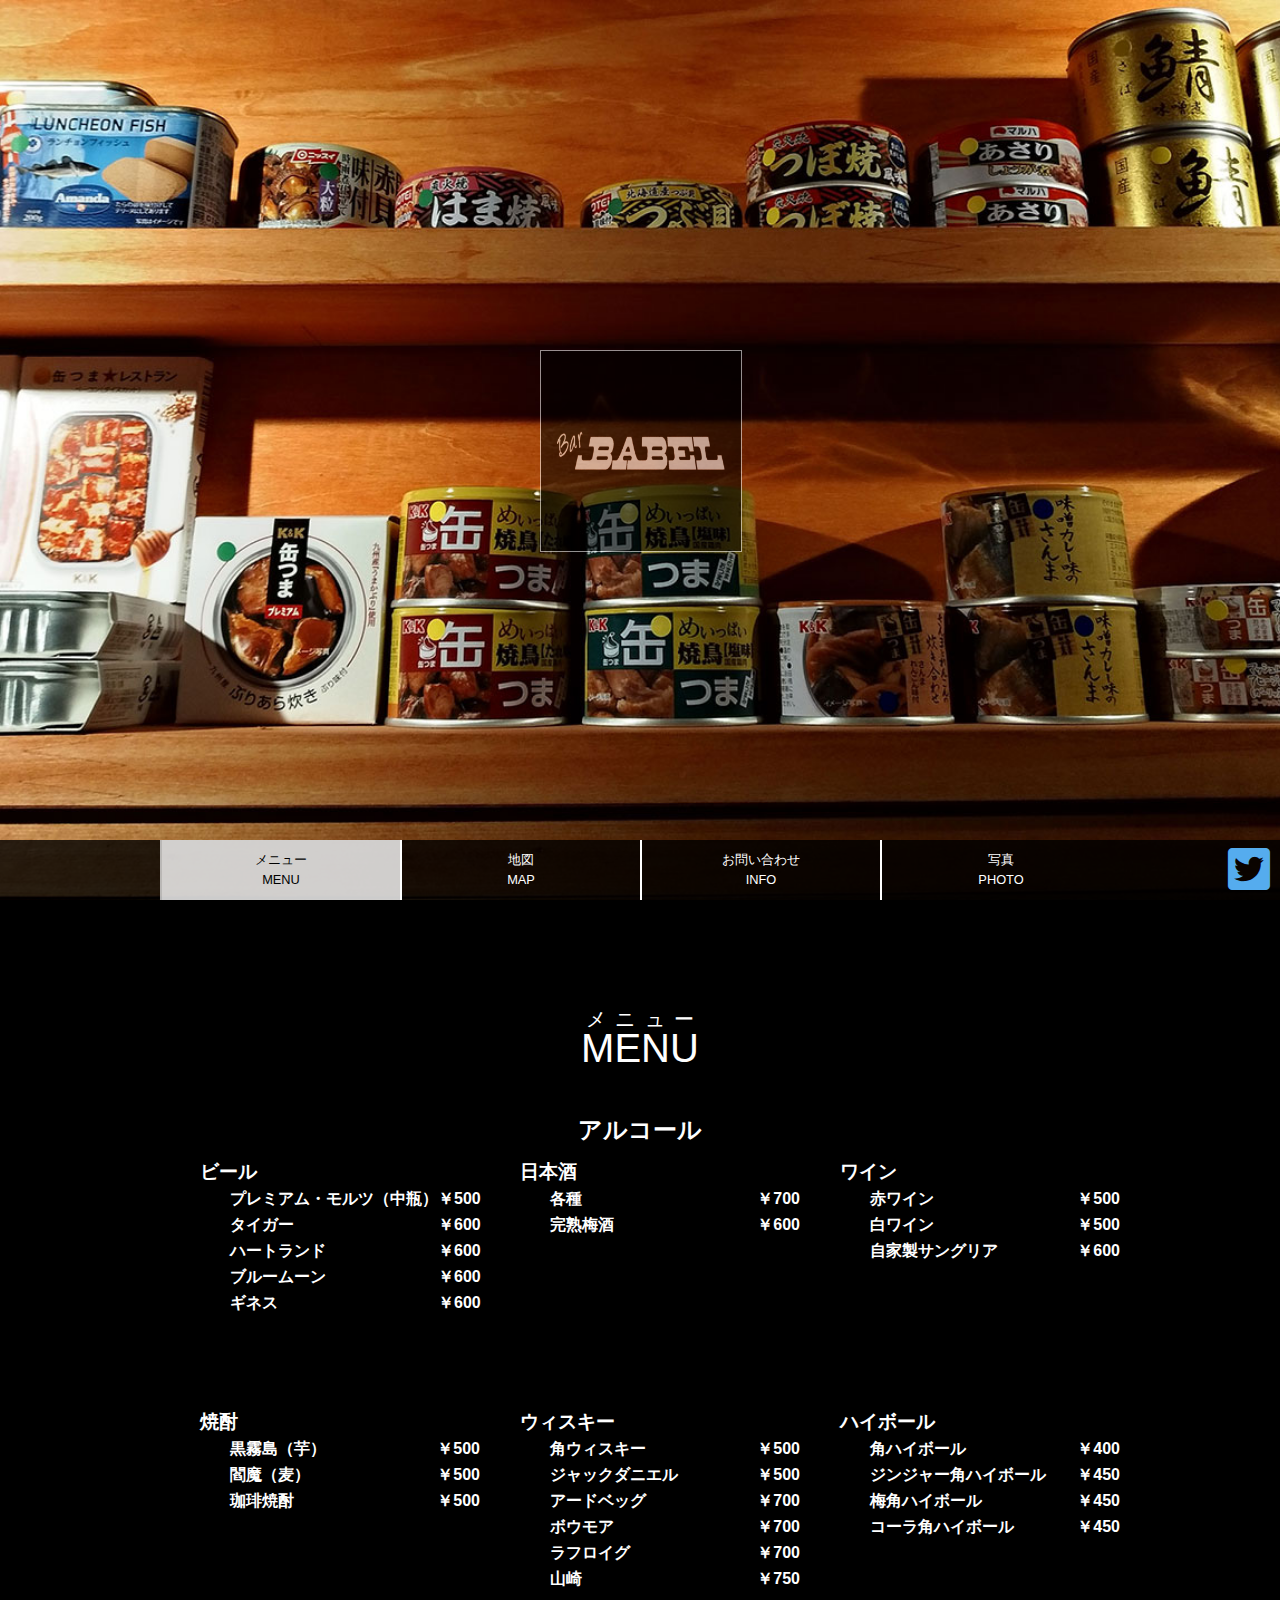
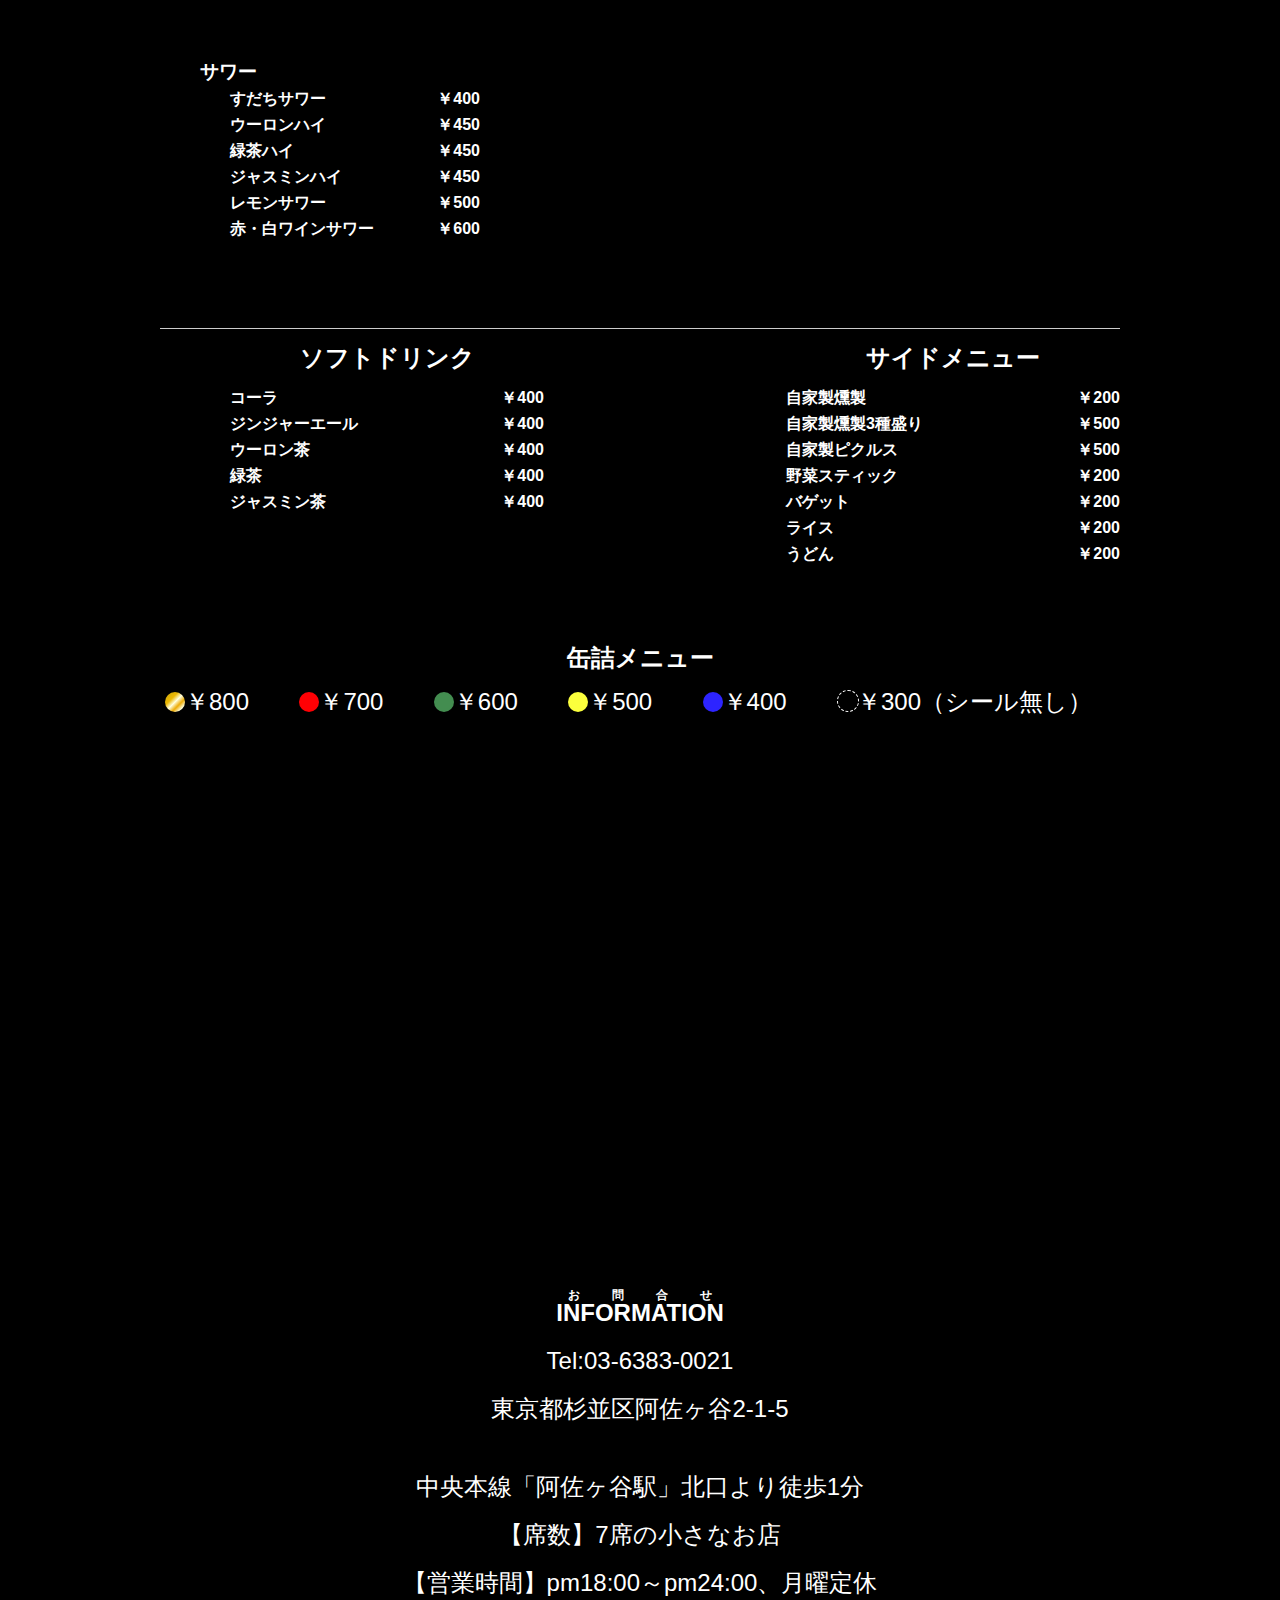
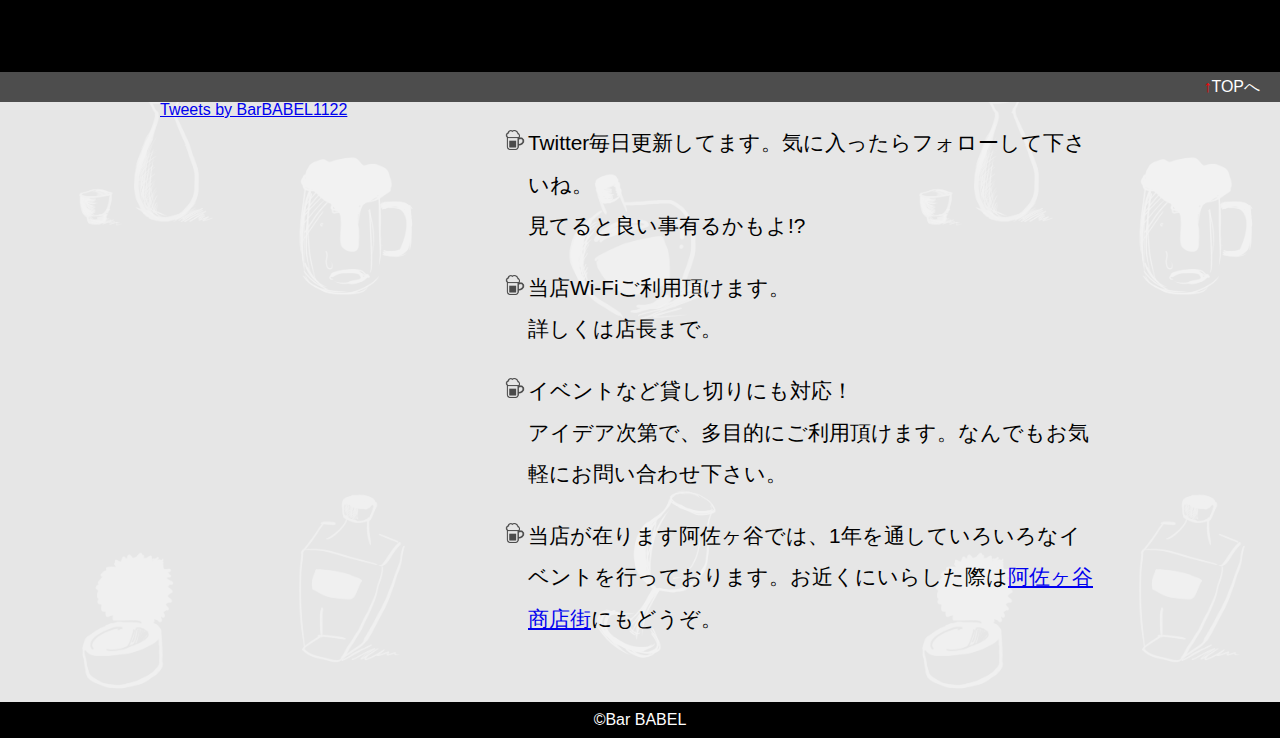
==== commit e25a358a: "Changes to be committed:" ====
--- a/menu/menu.html
+++ b/menu/menu.html
@@ -8,7 +8,7 @@
 <meta name="keywords" content="Bar,BAR,バー,阿佐ヶ谷,バベル,babel,BABEL,Bar Babel,bar babel,asagaya,asagaya babel,阿佐ヶ谷バベル,阿佐ヶ谷バーバベル," />
 <meta name="viewport" content="width=device-width">
 <meta name="format-detection" content="telephone=no">
-<script src="http://ajax.googleapis.com/ajax/libs/jquery/1.9.0/jquery.min.js"></script>
+<script src="https://ajax.googleapis.com/ajax/libs/jquery/1.12.4/jquery.min.js"></script>
 
 </head>
 
